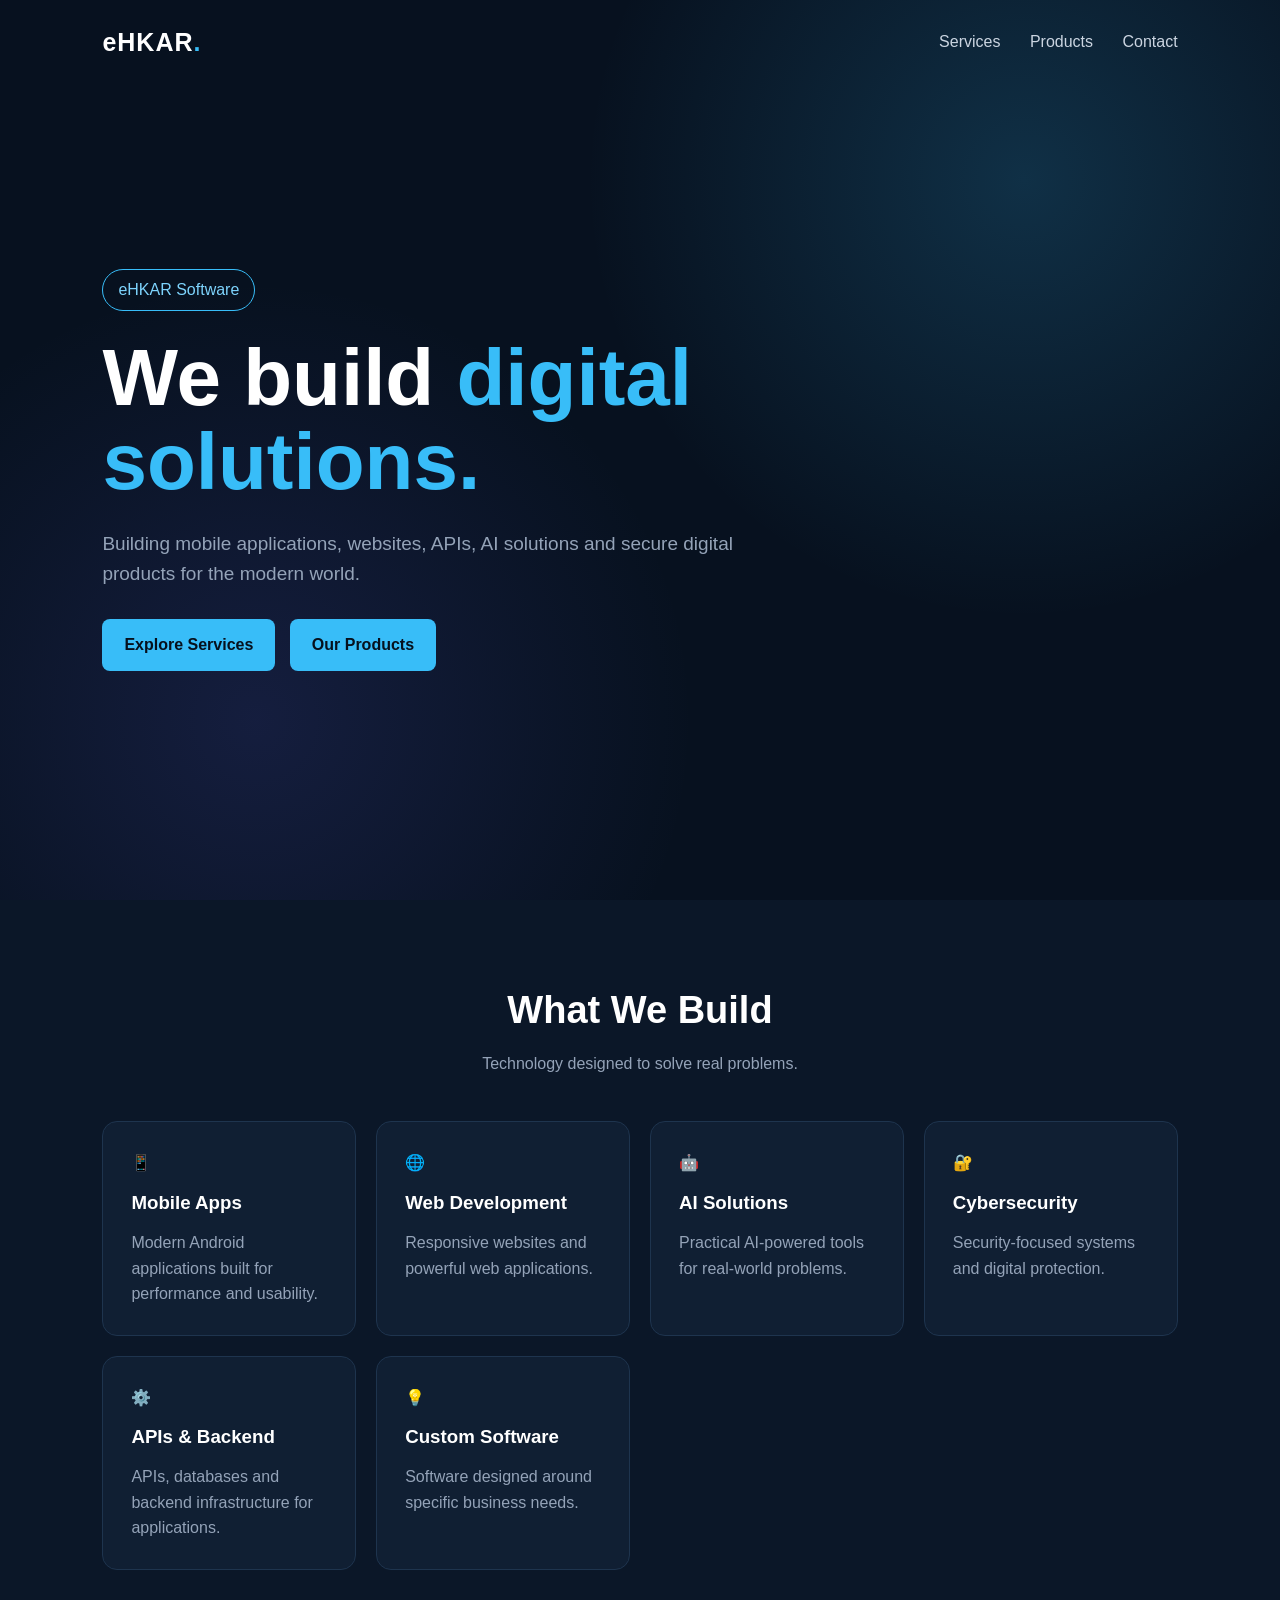
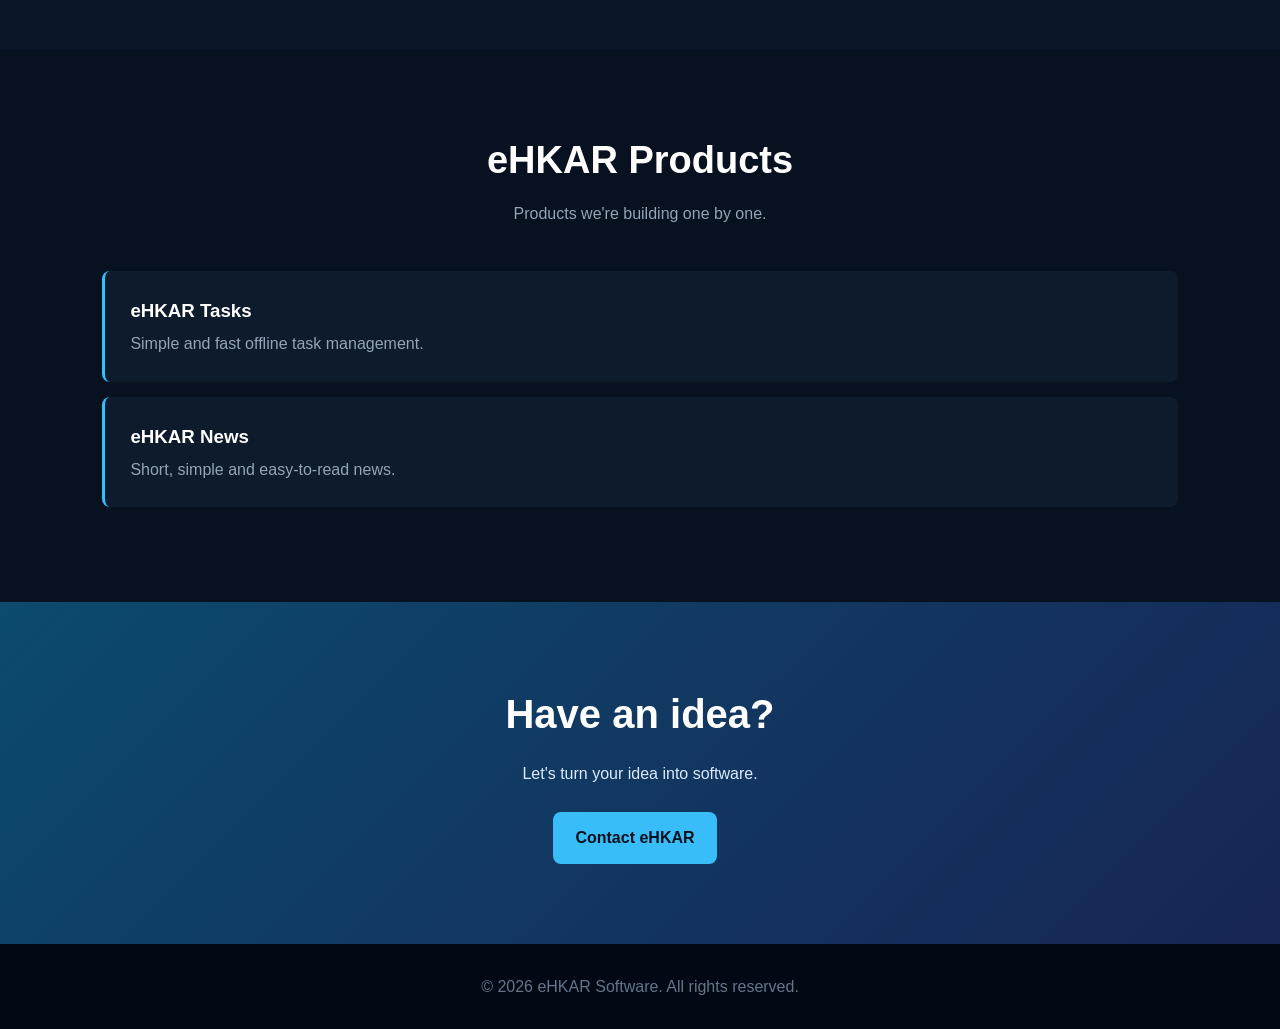
==== index.html @ d5fb6cc1 "Refactor HTML to use external CSS Removed inline styles and added external stylesheet link." ====
<!DOCTYPE html>
<html lang="en">
<head>
    <meta charset="UTF-8">
    <meta name="viewport" content="width=device-width, initial-scale=1.0">
    <title>eHKAR Software | Digital Solution</title>
    <meta name="description" content="eHKAR Software builds mobile applications, websites, APIs, AI solutions and secure digital products.">
<script type="application/ld+json">
{
  "@context": "https://schema.org",
  "@graph": [
    {
      "@type": "Organization",
      "@id": "https://ehkar.com",
      "name": "eHKAR",
      "url": "https://ehkar.com/",
      "logo": "https://ehkar.com/ehkarIcon.jpg",
      "sameAs": [
      	"https://www.youtube.com/@eHKARSoftware",
        "https://www.facebook.com/eHKARSoftware"
      ]
    },
    {
      "@type": "WebSite",
      "@id": "https://ehkar.com",
      "url": "https://ehkar.com/",
      "name": "eHKAR",
      "publisher": { "@id": "https://ehkar.com" }
    }
  ]
}
</script>

    <link rel="stylesheet" href="style.css">
<link rel="icon" type="image/jpeg" href="ehkarIcon.jpg">
    <!-- Google tag (gtag.js) -->
<script async src="https://www.googletagmanager.com/gtag/js?id=G-GV3X1Y6K6D"></script>
<script>
  window.dataLayer = window.dataLayer || [];
  function gtag(){dataLayer.push(arguments);}
  gtag('js', new Date());

  gtag('config', 'G-GV3X1Y6K6D');
</script>
</head>

<body>

<nav>
    <div class="logo">eHKAR<span>.</span></div>

    <div>
        <a href="#services">Services</a>
        <a href="#products">Products</a>
        <a href="#contact">Contact</a>
    </div>
</nav>

<main>
    <section class="hero">
        <div class="hero-content">
            <div class="badge">eHKAR Software</div>

            <h1>
                We build
                <span>digital solutions.</span>
            </h1>

            <p>
                Building mobile applications, websites, APIs,
                AI solutions and secure digital products
                for the modern world.
            </p>

            <a href="#services" class="button">Explore Services</a>
            <a href="#products" class="button">Our Products</a>
        </div>
    </section>

    <section class="services" id="services">
        <div class="title">
            <h2>What We Build</h2>
            <p>Technology designed to solve real problems.</p>
        </div>

        <div class="cards">
            <div class="card">
                <div>📱</div>
                <h3>Mobile Apps</h3>
                <p>Modern Android applications built for performance and usability.</p>
            </div>

            <div class="card">
                <div>🌐</div>
                <h3>Web Development</h3>
                <p>Responsive websites and powerful web applications.</p>
            </div>

            <div class="card">
                <div>🤖</div>
                <h3>AI Solutions</h3>
                <p>Practical AI-powered tools for real-world problems.</p>
            </div>

            <div class="card">
                <div>🔐</div>
                <h3>Cybersecurity</h3>
                <p>Security-focused systems and digital protection.</p>
            </div>

            <div class="card">
                <div>⚙️</div>
                <h3>APIs & Backend</h3>
                <p>APIs, databases and backend infrastructure for applications.</p>
            </div>

            <div class="card">
                <div>💡</div>
                <h3>Custom Software</h3>
                <p>Software designed around specific business needs.</p>
            </div>
        </div>
    </section>

    <section class="products" id="products">
        <div class="title">
            <h2>eHKAR Products</h2>
            <p>Products we're building one by one.</p>
        </div>

        <div class="product">
            <h3>eHKAR Tasks</h3>
            <p>Simple and fast offline task management.</p>
        </div>

        <div class="product">
            <h3>eHKAR News</h3>
            <p>Short, simple and easy-to-read news.</p>
        </div>
    </section>

    <section class="cta" id="contact">
        <h2>Have an idea?</h2>
        <p>Let's turn your idea into software.</p>
        <a href="mailto:contact@ehkar.com" class="button">Contact eHKAR</a>
    </section>
</main>

<footer>
    © 2026 eHKAR Software. All rights reserved.
</footer>

</body>
</html>
---- style.css ----
* { box-sizing: border-box; margin: 0; padding: 0; }

html { scroll-behavior: smooth; }

body {
    font-family: Arial, Helvetica, sans-serif;
    background: #07111f;
    color: #ffffff;
    line-height: 1.6;
}

nav {
    padding: 22px 8%;
    display: flex;
    justify-content: space-between;
    align-items: center;
    position: absolute;
    width: 100%;
    z-index: 10;
}

.logo {
    font-size: 25px;
    font-weight: bold;
    letter-spacing: 1px;
}

.logo span { color: #38bdf8; }

nav a {
    color: #cbd5e1;
    text-decoration: none;
    margin-left: 25px;
}

nav a:hover { color: #38bdf8; }

.hero {
    min-height: 100vh;
    display: flex;
    align-items: center;
    padding: 120px 8% 80px;
    background:
        radial-gradient(circle at 80% 20%, rgba(56,189,248,.18), transparent 35%),
        radial-gradient(circle at 20% 80%, rgba(99,102,241,.15), transparent 35%),
        #07111f;
}

.hero-content { max-width: 800px; }

.badge {
    display: inline-block;
    border: 1px solid #38bdf8;
    color: #7dd3fc;
    padding: 7px 15px;
    border-radius: 30px;
    margin-bottom: 25px;
}

h1 {
    font-size: clamp(45px, 8vw, 80px);
    line-height: 1.05;
    margin-bottom: 25px;
}

h1 span { color: #38bdf8; }

.hero p {
    color: #94a3b8;
    font-size: 19px;
    max-width: 650px;
    margin-bottom: 30px;
}

.button {
    display: inline-block;
    padding: 13px 22px;
    background: #38bdf8;
    color: #06111d;
    text-decoration: none;
    border-radius: 8px;
    font-weight: bold;
    margin-right: 10px;
}

.button:hover { background: #7dd3fc; }

section { padding: 80px 8%; }

.services { background: #0b1728; }

.title {
    text-align: center;
    margin-bottom: 45px;
}

.title h2 {
    font-size: 38px;
    margin-bottom: 10px;
}

.title p { color: #94a3b8; }

.cards {
    display: grid;
    grid-template-columns: repeat(auto-fit, minmax(220px, 1fr));
    gap: 20px;
}

.card {
    background: #101f33;
    border: 1px solid #1e344e;
    padding: 28px;
    border-radius: 15px;
    transition: .2s;
}

.card:hover {
    transform: translateY(-5px);
    border-color: #38bdf8;
}

.card h3 { margin: 12px 0; }

.card p { color: #94a3b8; }

.products { background: #07111f; }

.product {
    background: #0d1b2d;
    padding: 25px;
    margin-bottom: 15px;
    border-left: 3px solid #38bdf8;
    border-radius: 8px;
}

.product p {
    color: #94a3b8;
    margin-top: 5px;
}

.cta {
    text-align: center;
    background: linear-gradient(135deg, #0c4a6e, #172554);
}

.cta h2 {
    font-size: 40px;
    margin-bottom: 15px;
}

.cta p {
    color: #dbeafe;
    margin-bottom: 25px;
}

footer {
    text-align: center;
    padding: 30px;
    background: #030914;
    color: #64748b;
}

@media (max-width: 700px) {
    nav { padding: 20px 5%; }
    nav div:last-child { display: none; }

    .hero, section {
        padding-left: 5%;
        padding-right: 5%;
    }

    .hero p { font-size: 17px; }
}
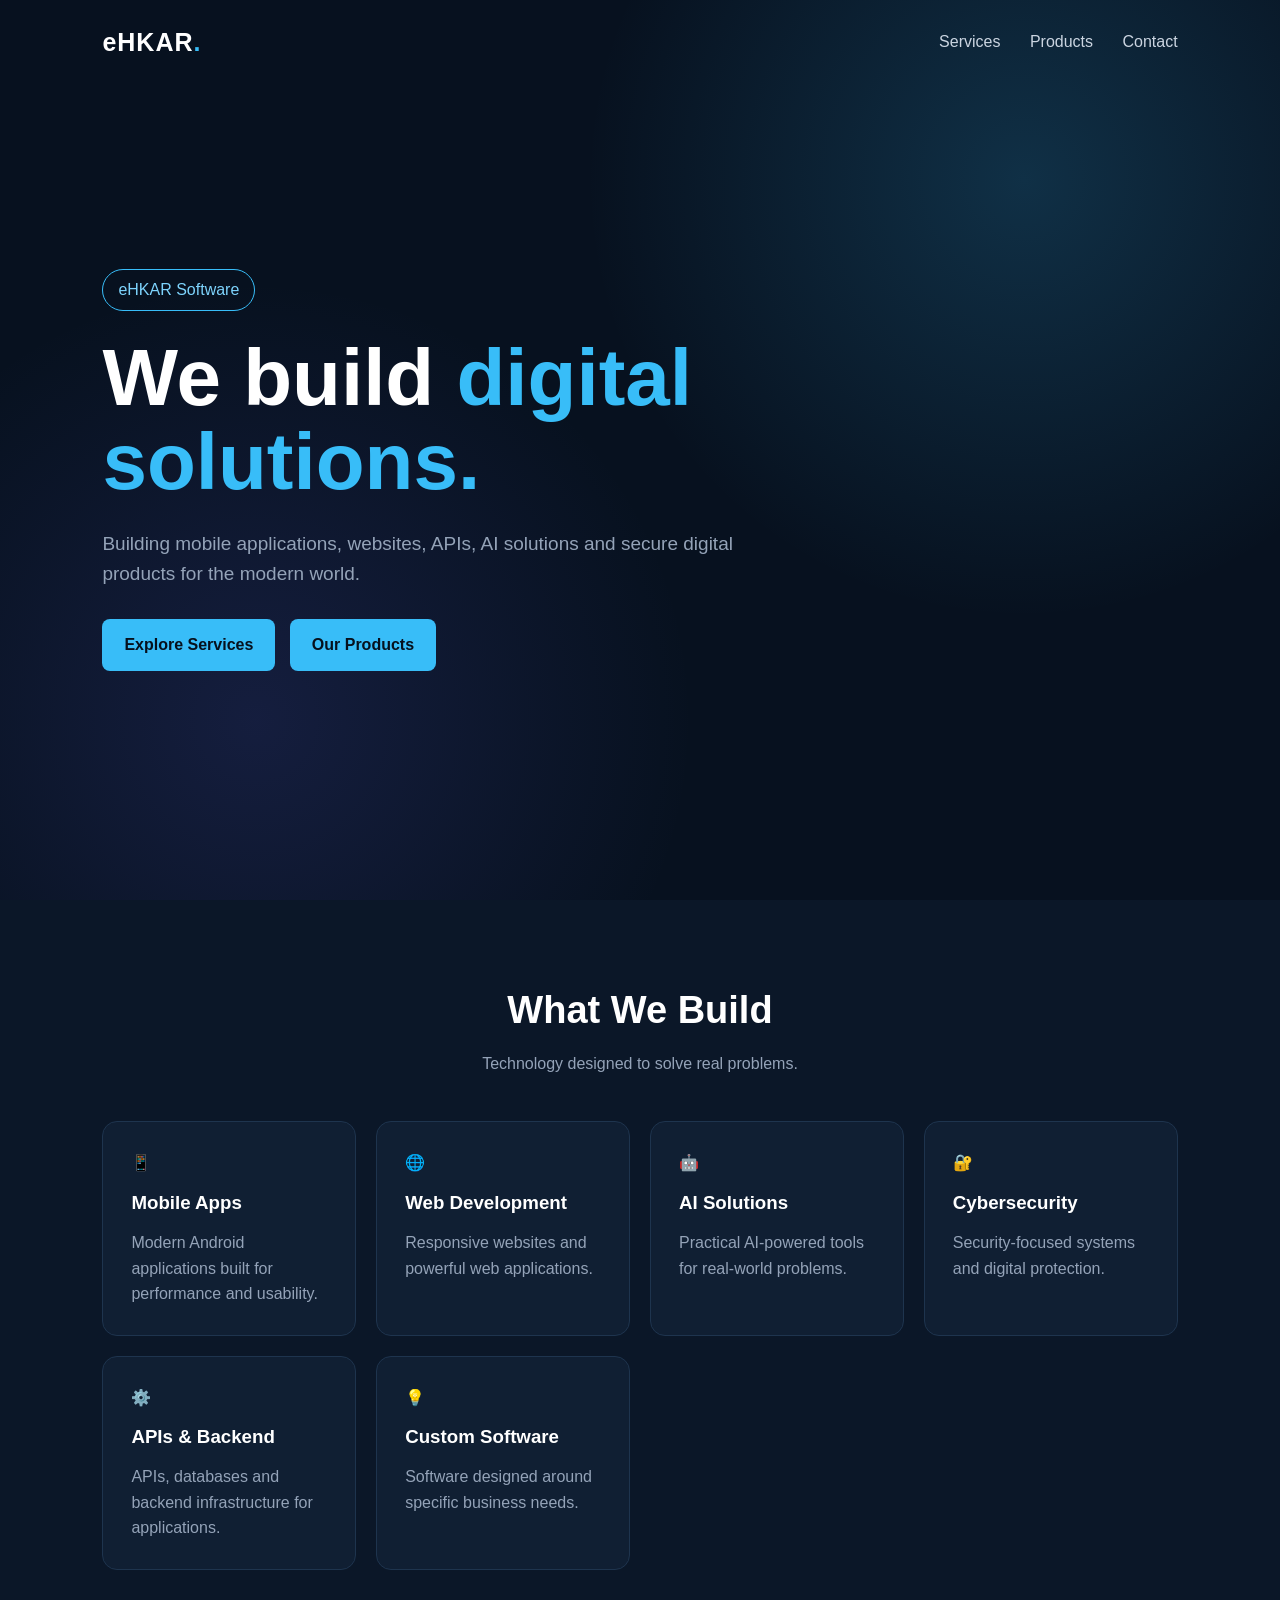
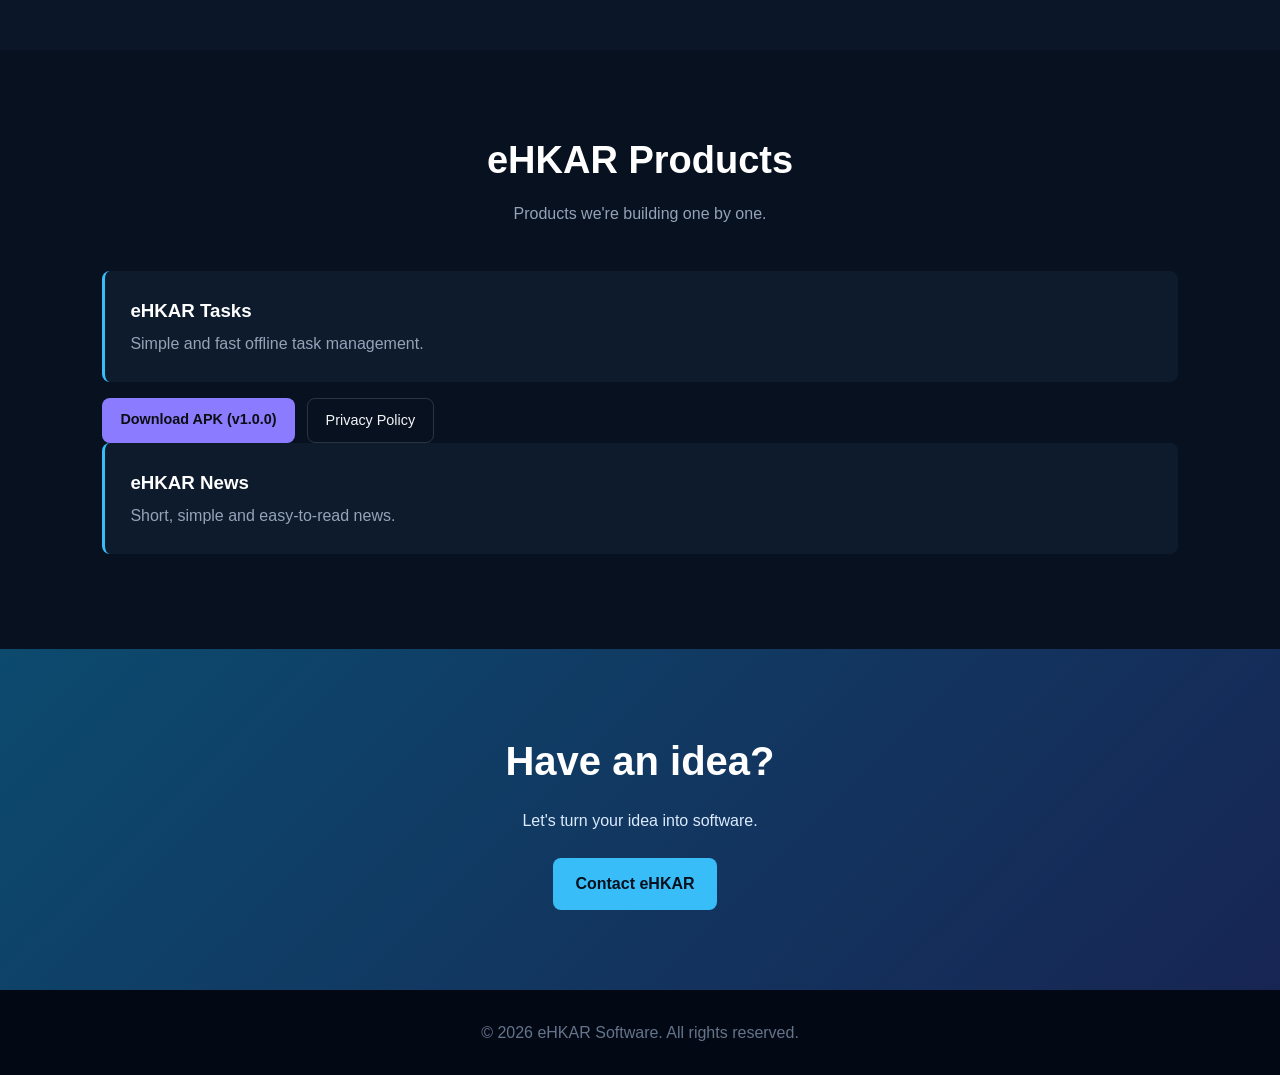
==== commit cecd1920: "Add download and privacy policy links to index.html Added download link for APK version 1.0.0 and a " ====
--- a/index.html
+++ b/index.html
@@ -11,27 +11,35 @@
   "@graph": [
     {
       "@type": "Organization",
-      "@id": "https://ehkar.com",
-      "name": "eHKAR",
+      "@id": "https://ehkar.com/#organization",
+      "name": "eHKAR Software & Digital Solutions",
+      "alternateName": "eHKAR",
       "url": "https://ehkar.com/",
       "logo": "https://ehkar.com/ehkarIcon.jpg",
       "sameAs": [
-      	"https://www.youtube.com/@eHKARSoftware",
+        "https://www.youtube.com/@eHKARSoftware",
+        "https://github.com/eHKAR-Software/",
+        "https://x.com/eHKARSoftware",
+        "https://www.reddit.com/user/ehkarsoftware/",
+        "https://www.linkedin.com/company/ehkarsoftware",
         "https://www.facebook.com/eHKARSoftware"
       ]
     },
     {
       "@type": "WebSite",
-      "@id": "https://ehkar.com",
+      "@id": "https://ehkar.com/#website",
       "url": "https://ehkar.com/",
       "name": "eHKAR",
-      "publisher": { "@id": "https://ehkar.com" }
+      "alternateName": "eHKAR Software & Digital Solutions",
+      "publisher": {
+        "@id": "https://ehkar.com/#organization"
+      }
     }
   ]
 }
 </script>
 
-    <link rel="stylesheet" href="style.css">
+<link rel="stylesheet" href="style.css">
 <link rel="icon" type="image/jpeg" href="ehkarIcon.jpg">
     <!-- Google tag (gtag.js) -->
 <script async src="https://www.googletagmanager.com/gtag/js?id=G-GV3X1Y6K6D"></script>
@@ -132,6 +140,19 @@
             <h3>eHKAR Tasks</h3>
             <p>Simple and fast offline task management.</p>
         </div>
+        <div style="margin-top: 16px; display: flex; gap: 12px; flex-wrap: wrap;">
+  <a href="https://github.com/eHKAR-Software/ehkar-task/releases/download/v1.0.0/eHKAR-Task-v1.0.0.apk"
+     target="_blank"
+     rel="noopener noreferrer"
+     style="padding: 10px 18px; background: #8b7cff; color: #0c0d12; font-weight: 600; border-radius: 8px; text-decoration: none; font-size: 0.9rem;">
+    Download APK (v1.0.0)
+  </a>
+  <a href="https://ehkar.com/ehkar_task/privacy_policy"
+     style="padding: 10px 18px; border: 1px solid rgba(255,255,255,0.15); color: #f3f4f6; border-radius: 8px; text-decoration: none; font-size: 0.9rem;">
+    Privacy Policy
+  </a>
+</div>
+
 
         <div class="product">
             <h3>eHKAR News</h3>
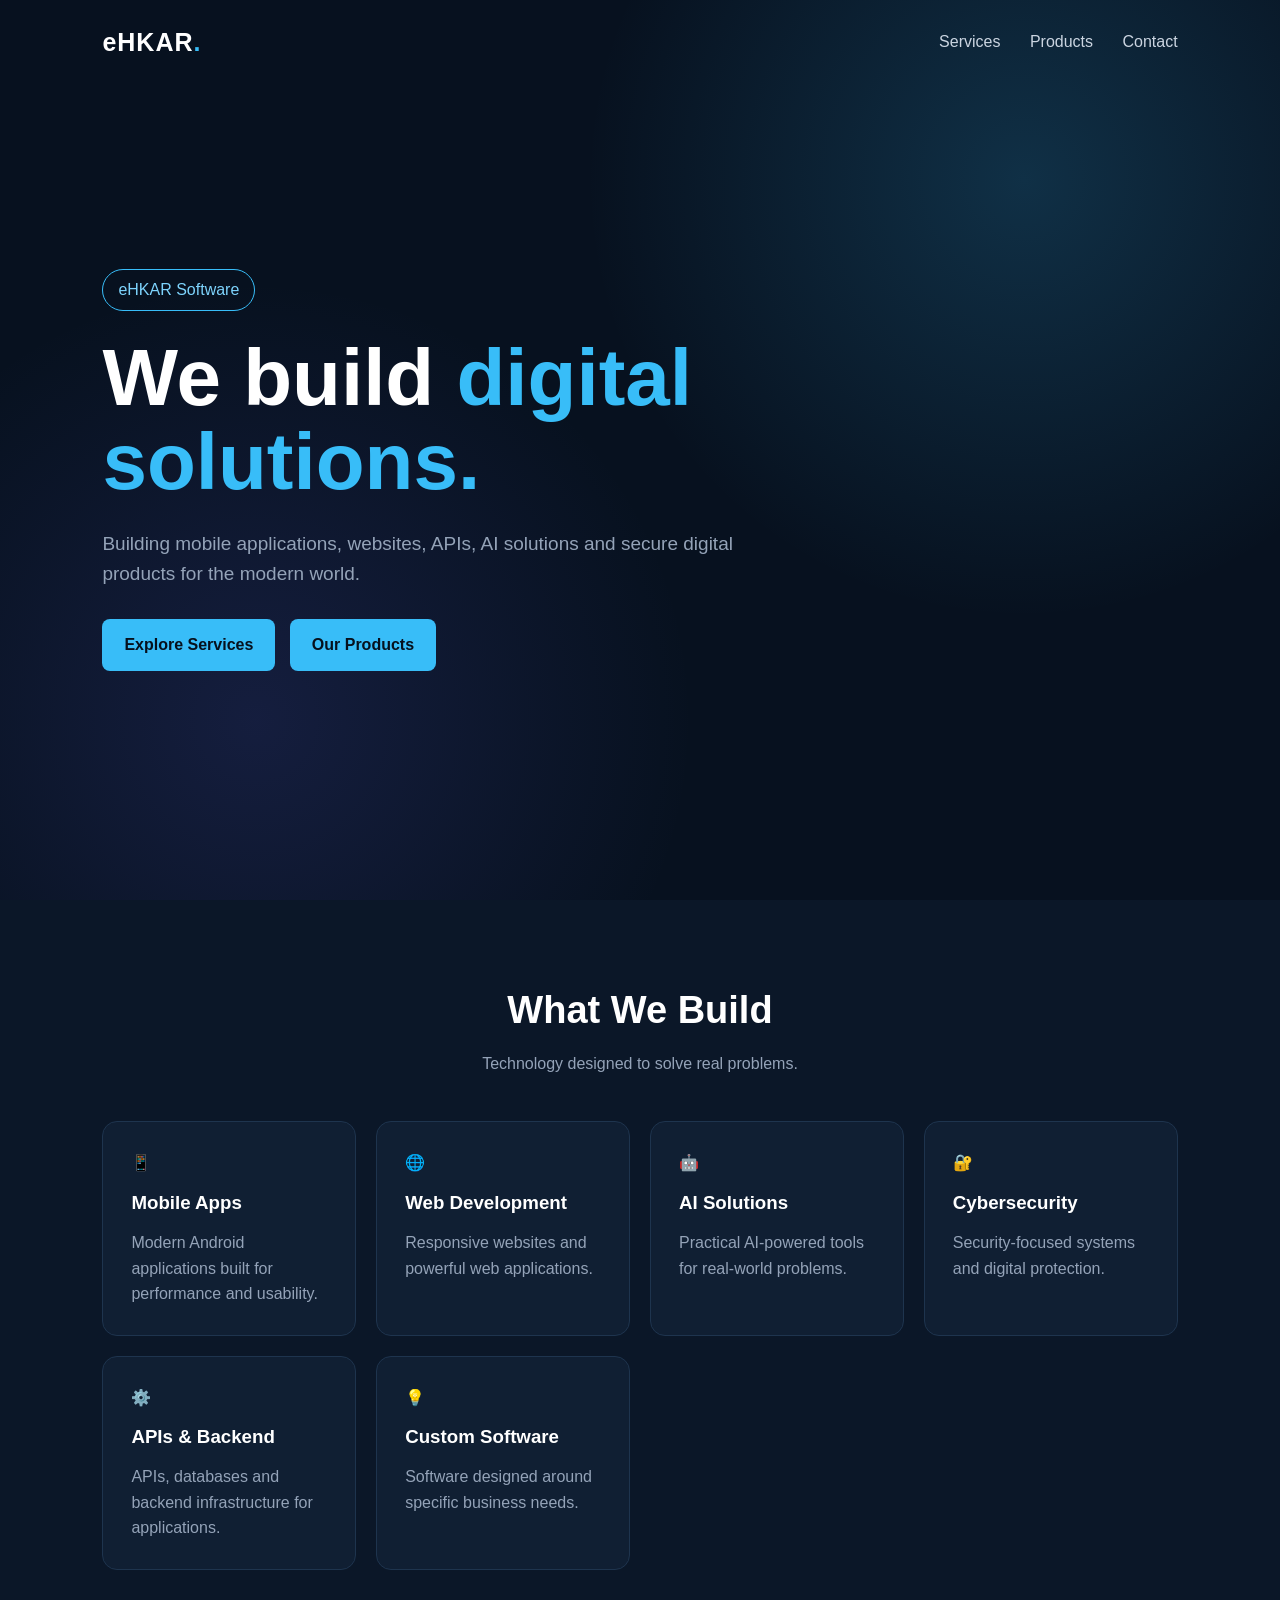
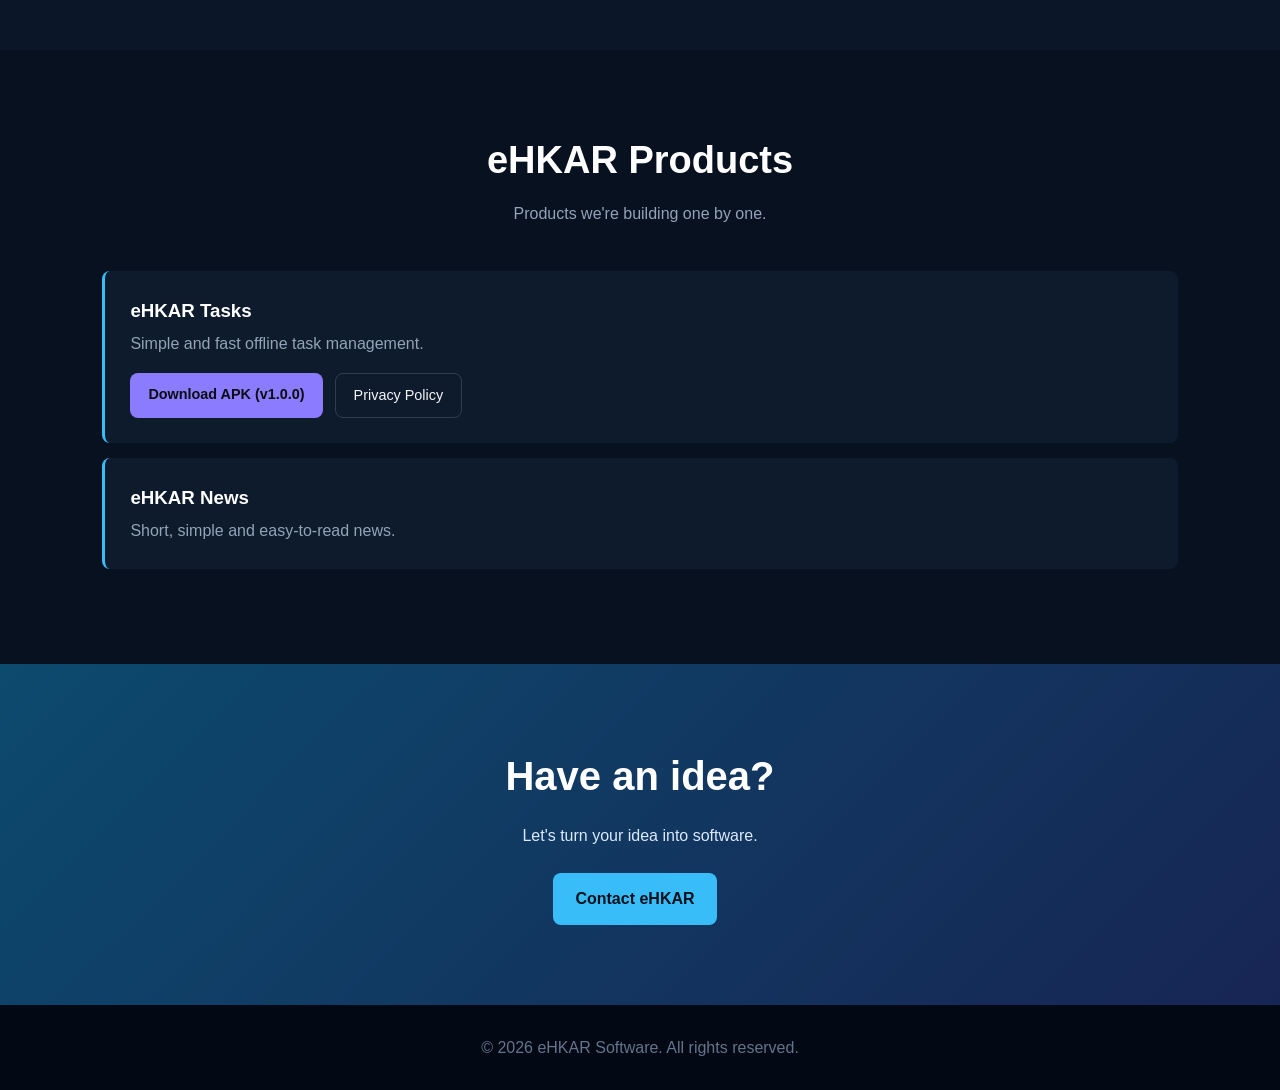
==== commit 4b18d096: "Refactor eHKAR Tasks section in index.html Removed duplicate download and privacy policy links for e" ====
--- a/index.html
+++ b/index.html
@@ -139,21 +139,19 @@
         <div class="product">
             <h3>eHKAR Tasks</h3>
             <p>Simple and fast offline task management.</p>
+            <div style="margin-top: 16px; display: flex; gap: 12px; flex-wrap: wrap;">
+          <a href="https://github.com/eHKAR-Software/ehkar-task/releases/download/v1.0.0/eHKAR-Task-v1.0.0.apk"
+             target="_blank"
+             rel="noopener noreferrer"
+             style="padding: 10px 18px; background: #8b7cff; color: #0c0d12; font-weight: 600; border-radius: 8px; text-decoration: none; font-size: 0.9rem;">
+            Download APK (v1.0.0)
+          </a>
+          <a href="https://ehkar.com/ehkar_task/privacy_policy"
+             style="padding: 10px 18px; border: 1px solid rgba(255,255,255,0.15); color: #f3f4f6; border-radius: 8px; text-decoration: none; font-size: 0.9rem;">
+            Privacy Policy
+          </a>
         </div>
-        <div style="margin-top: 16px; display: flex; gap: 12px; flex-wrap: wrap;">
-  <a href="https://github.com/eHKAR-Software/ehkar-task/releases/download/v1.0.0/eHKAR-Task-v1.0.0.apk"
-     target="_blank"
-     rel="noopener noreferrer"
-     style="padding: 10px 18px; background: #8b7cff; color: #0c0d12; font-weight: 600; border-radius: 8px; text-decoration: none; font-size: 0.9rem;">
-    Download APK (v1.0.0)
-  </a>
-  <a href="https://ehkar.com/ehkar_task/privacy_policy"
-     style="padding: 10px 18px; border: 1px solid rgba(255,255,255,0.15); color: #f3f4f6; border-radius: 8px; text-decoration: none; font-size: 0.9rem;">
-    Privacy Policy
-  </a>
-</div>
-
-
+        </div>
         <div class="product">
             <h3>eHKAR News</h3>
             <p>Short, simple and easy-to-read news.</p>
